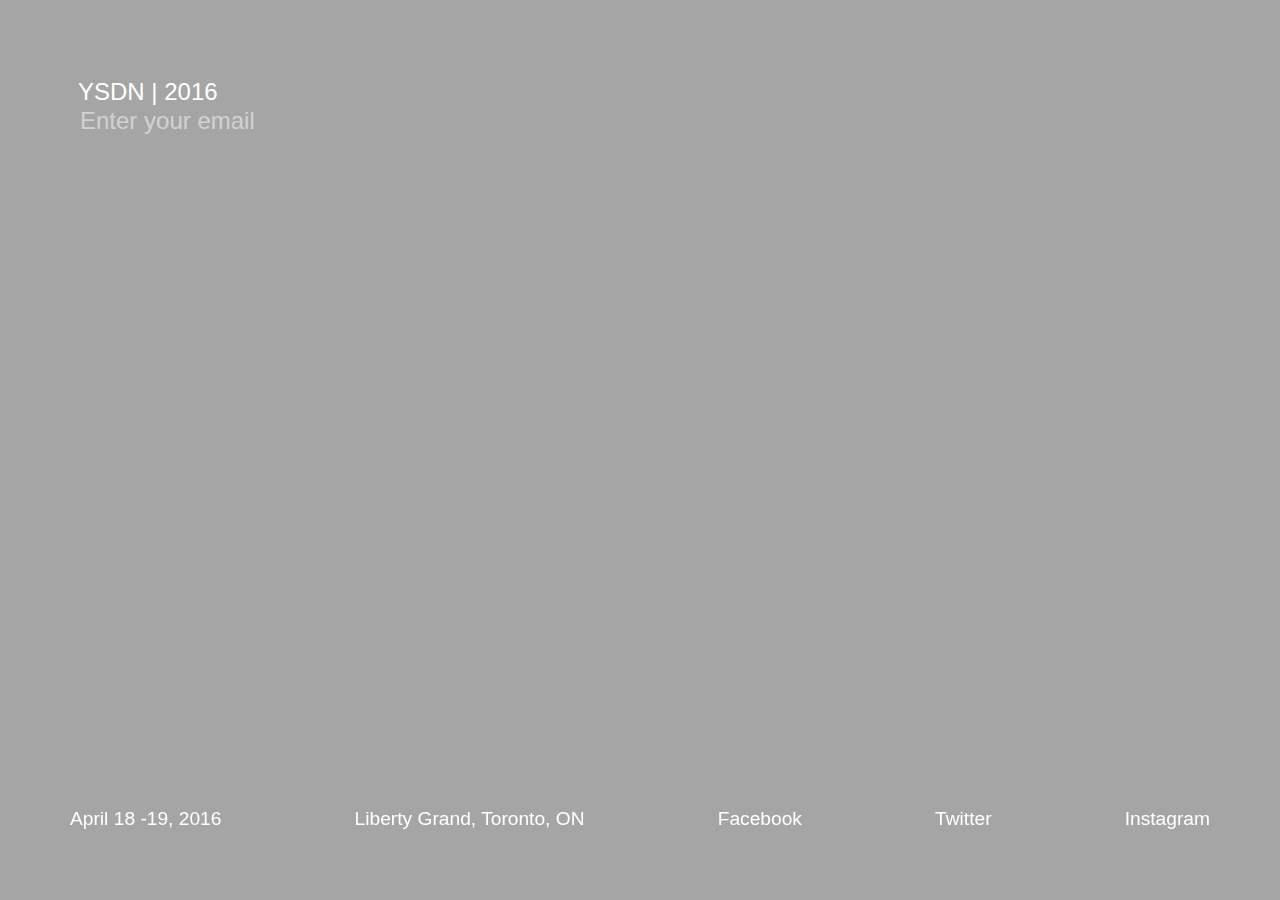
==== beta/index.html @ 8976fa5e "Initial site in /beta" ====
<!DOCTYPE html>
<html lang="en">
<head>
  <meta charset="UTF-8">
  <title>YSDN Grad Show 2016</title>
  <link rel="stylesheet" href="css/style.css">
  <script src="js/underline.js"></script>
</head>
<body>
  <div class="wrapper">
    <h1>YSDN | 2016</h1>
    <form>
      <input type="email" name="email" placeholder="Enter your email" autocomplete="off"></input>
      <h1>Add</h1>
    </form>
    <div class="bottom">
      <div class="info">
      <li><a href="#">April 18 -19, 2016</a></li>
      <li><a href="https://goo.gl/maps/rpwkdMwg5M52">Liberty Grand, Toronto, ON</a></li>
      <li><a href="#">Facebook</a></li>
      <li><a href="#">Twitter</a></li>
      <li><a href="#">Instagram</a></li>
      </div>
    </div>
  </div>
</body>
<script>
var content_id = 'this';

max = 30;

//binding keyup/down events on the contenteditable div
$("#this").keypress(function(e){ return e.which != 13; });
$('#'+content_id).keyup(function(e){ check_charcount(content_id, max, e); });
$('#'+content_id).keydown(function(e){ check_charcount(content_id, max, e); });

function check_charcount(content_id, max, e)
{
    if(e.which != 8 && $('#'+content_id).text().length > max)
    {
       // $('#'+content_id).text($('#'+content_id).text().substring(0, max));
       e.preventDefault();
    }
}
</script>
</html>
---- beta/css/style.css ----
body {
  background-color: #A5A5A5;
  font-size: 16px; }

.wrapper {
  padding: 70px; }

h1, li a {
  font-family: -apple-system, ".SFNSDisplay-Regular", "Segoe UI", sans-serif;
  color: white; }

h1 {
  font-size: 1.5rem;
  margin: 0;
  font-weight: normal; }

input {
  font-family: -apple-system, ".SFNSDisplay-Regular", "Segoe UI", sans-serif;
  color: white;
  font-size: 1.5rem;
  margin: 0;
  border: none;
  overflow: auto;
  outline: none;
  background-color: transparent; }

::-webkit-input-placeholder {
  color: rgba(255, 255, 255, 0.5); }

input ~ h1 {
  display: none; }

input:focus ~ h1 {
  display: block; }

li a {
  font-size: 1.2rem;
  text-decoration: none; }

li a:hover {
  text-decoration: underline; }

#this {
  opacity: 0.5; }

.bottom {
  position: fixed;
  bottom: 70px;
  left: 70px;
  width: calc(100% - 140px); }

.info {
  padding: 0;
  margin: 0;
  list-style: none;
  -ms-box-orient: horizontal;
  display: -webkit-box;
  display: -moz-box;
  display: -ms-flexbox;
  display: -moz-flex;
  display: -webkit-flex;
  display: flex;
  -webkit-justify-content: space-between;
  justify-content: space-between; }

li {
  text-decoration: none;
  list-style: none;
  display: inline-block; }

@media (max-width: 960px) {
  li, .info {
    display: block; }

  li {
    margin: 10px 0; }

  .bottom {
    position: inherit; }

  .wrapper {
    padding: 20px; } }

/*# sourceMappingURL=style.css.map */
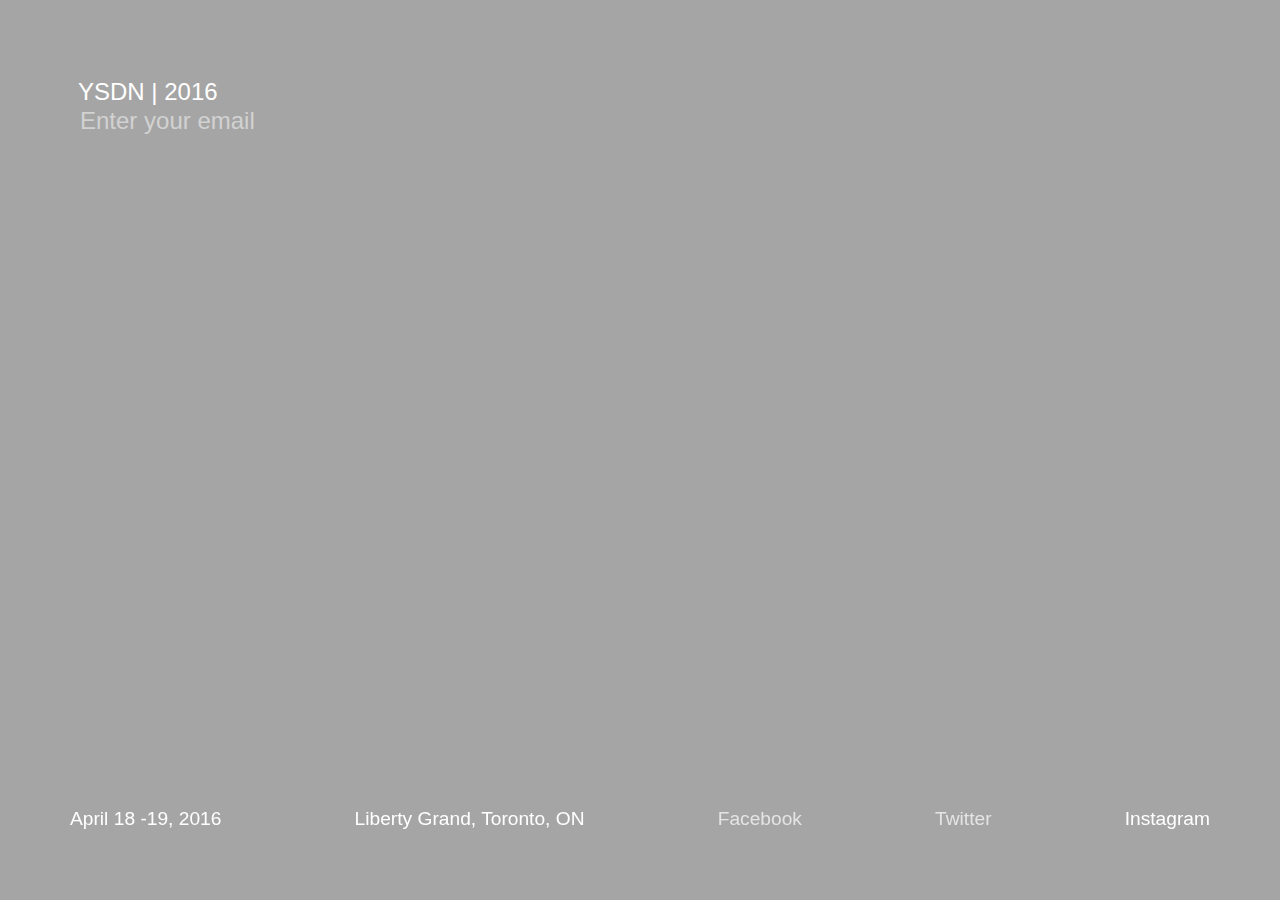
==== commit a23f1f43: "Added links/disabled link style" ====
--- a/beta/index.html
+++ b/beta/index.html
@@ -15,32 +15,13 @@
     </form>
     <div class="bottom">
       <div class="info">
-      <li><a href="#">April 18 -19, 2016</a></li>
+      <li><a href="https://www.google.com/calendar/event?action=TEMPLATE&tmeid=cWhiNHNhOWVvZHYzZ3Mwc29kNGp0cHVlbmMgaW50ZXJhY3RpdmUueXNkbjE2QG0&tmsrc=interactive.ysdn16%40gmail.com">April 18 -19, 2016</a></li>
       <li><a href="https://goo.gl/maps/rpwkdMwg5M52">Liberty Grand, Toronto, ON</a></li>
-      <li><a href="#">Facebook</a></li>
-      <li><a href="#">Twitter</a></li>
-      <li><a href="#">Instagram</a></li>
+      <li><a href="#" class="disabled">Facebook</a></li>
+      <li><a href="#" class="disabled">Twitter</a></li>
+      <li><a href="https://instagram.com/ysdn2016/">Instagram</a></li>
       </div>
     </div>
   </div>
 </body>
-<script>
-var content_id = 'this';
-
-max = 30;
-
-//binding keyup/down events on the contenteditable div
-$("#this").keypress(function(e){ return e.which != 13; });
-$('#'+content_id).keyup(function(e){ check_charcount(content_id, max, e); });
-$('#'+content_id).keydown(function(e){ check_charcount(content_id, max, e); });
-
-function check_charcount(content_id, max, e)
-{
-    if(e.which != 8 && $('#'+content_id).text().length > max)
-    {
-       // $('#'+content_id).text($('#'+content_id).text().substring(0, max));
-       e.preventDefault();
-    }
-}
-</script>
 </html>
--- a/beta/css/style.css
+++ b/beta/css/style.css
@@ -39,6 +39,11 @@
 
 li a:hover {
   text-decoration: underline; }
+
+.disabled {
+  opacity: 0.7;
+  cursor: default;
+  text-decoration: none !important; }
 
 #this {
   opacity: 0.5; }
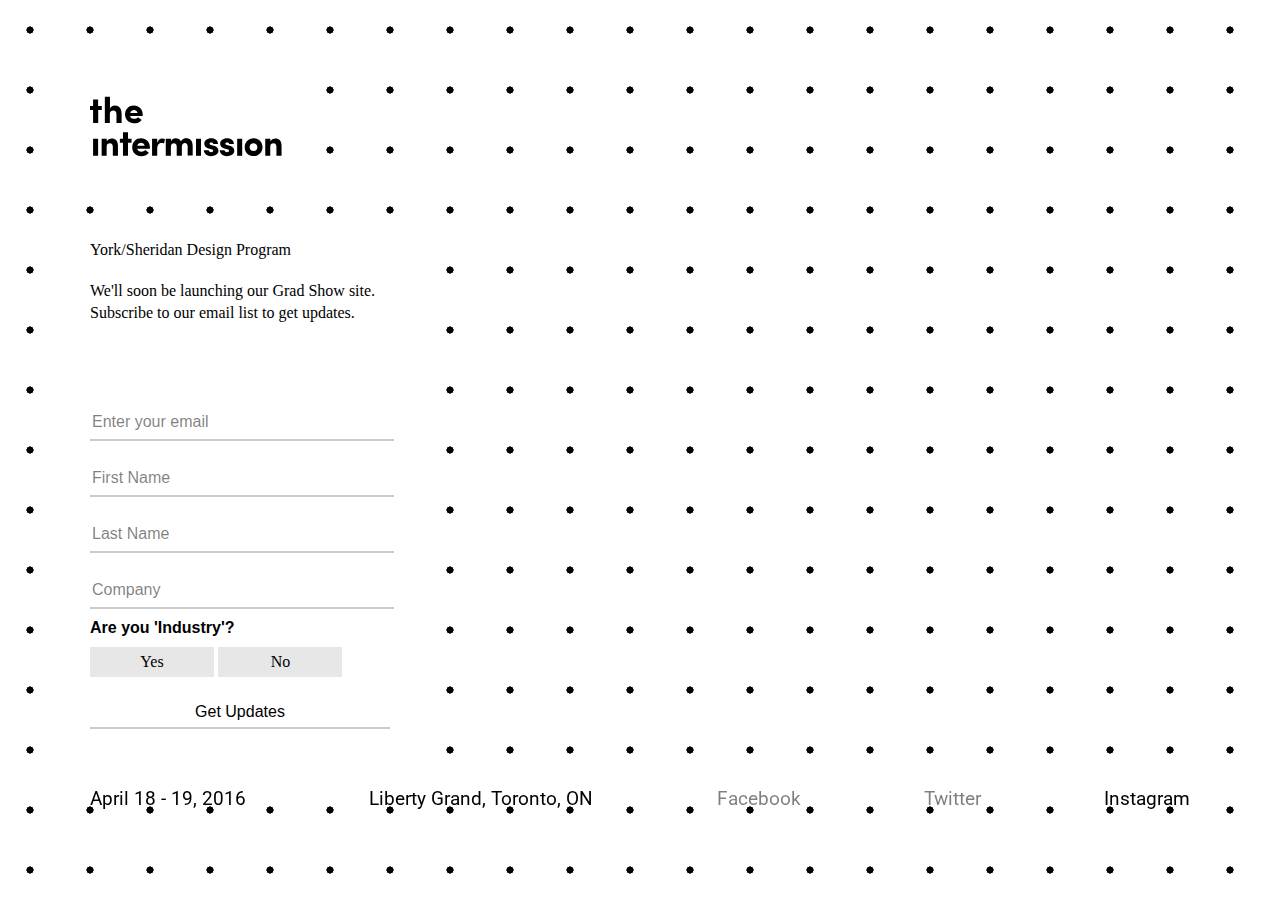
==== commit 3469d609: "Updating Splash page, testing mailchimp forms" ====
--- a/beta/index.html
+++ b/beta/index.html
@@ -3,25 +3,146 @@
 <head>
   <meta charset="UTF-8">
   <title>YSDN Grad Show 2016</title>
+  <link rel="stylesheet" href="css/normalize.css">
   <link rel="stylesheet" href="css/style.css">
-  <script src="js/underline.js"></script>
+  <link href='https://fonts.googleapis.com/css?family=Roboto' rel='stylesheet' type='text/css'>
+  <meta name="viewport" content="width=device-width; initial-scale=1, maximum-scale=1">
+  <!--<script type="text/javascript" charset="utf-8" src="js/jquery.tubular.1.0.js"></script>
+  <script type="text/javascript" charset="utf-8" src="js/index.js"></script>-->
 </head>
+<div id="background"></div>
+<div id="playpen"></div>
 <body>
   <div class="wrapper">
-    <h1>YSDN | 2016</h1>
-    <form>
-      <input type="email" name="email" placeholder="Enter your email" autocomplete="off"></input>
-      <h1>Add</h1>
-    </form>
+    <img id="logo" src="logo.svg" onerror="this.onerror=null; this.src='image.png'">
+    <!--<h2>York/Sheridan Design Program</h2>-->
+      <!--<input id="Email" type="email" name="email" placeholder="Enter your email" autocomplete="off"></input>-->
+      <div class="desc">
+        <p><a href="http://design.yorku.ca">York/Sheridan Design Program</a></p></br>
+        <p>We'll soon be launching our Grad Show site. Subscribe to our email list to get updates.</p>
+      </div>
+      <!-- Begin MailChimp Signup Form -->
+      <div id="mc_embed_signup">
+      <form action="//ysdn2016.us1.list-manage.com/subscribe/post?u=f33d9911c326699b7c6202723&amp;id=73fa04b2c1" method="post" id="mc-embedded-subscribe-form" name="mc-embedded-subscribe-form" class="validate" target="_blank" novalidate>
+          <div id="mc_embed_signup_scroll">
+      <div class="mc-field-group">
+        <input type="email" placeholder="Enter your email" name="EMAIL" class="required email" id="mce-EMAIL">
+      </div>
+      <div class="mc-field-group">
+        <input type="text" placeholder="First Name" name="FNAME" class="" id="mce-FNAME">
+      </div>
+      <div class="mc-field-group">
+        <input type="text" placeholder="Last Name" name="LNAME" class="" id="mce-LNAME">
+      </div>
+      <div class="mc-field-group">
+        <input type="text" placeholder="Company" name="COMPANY" class="" id="mce-COMPANY">
+      </div>
+      <div class="mc-field-group input-group">
+          <strong>Are you 'Industry'? </strong>
+          <ul><li><input type="radio" value="1" name="group[7081]" id="mce-group[7081]-7081-0"><label for="mce-group[7081]-7081-0">Yes</label></li>
+      <li><input type="radio" value="2" name="group[7081]" id="mce-group[7081]-7081-1"><label for="mce-group[7081]-7081-1">No</label></li>
+      </ul>
+      </div>
+        <div id="mce-responses" class="clear">
+          <div class="response" id="mce-error-response" style="display:none"></div>
+          <div class="response" id="mce-success-response" style="display:none"></div>
+        </div>    <!-- real people should not fill this in and expect good things - do not remove this or risk form bot signups-->
+          <div style="position: absolute; left: -5000px;" aria-hidden="true"><input type="text" name="b_f33d9911c326699b7c6202723_73fa04b2c1" tabindex="-1" value=""></div>
+          <div class="clear"><input type="submit" value="Get Updates" name="subscribe" id="mc-embedded-subscribe" class="button"></div>
+          </div>
+      </form>
+      </div>
+
+      <!--End mc_embed_signup-->
     <div class="bottom">
       <div class="info">
-      <li><a href="https://www.google.com/calendar/event?action=TEMPLATE&tmeid=cWhiNHNhOWVvZHYzZ3Mwc29kNGp0cHVlbmMgaW50ZXJhY3RpdmUueXNkbjE2QG0&tmsrc=interactive.ysdn16%40gmail.com">April 18 -19, 2016</a></li>
-      <li><a href="https://goo.gl/maps/rpwkdMwg5M52">Liberty Grand, Toronto, ON</a></li>
-      <li><a href="#" class="disabled">Facebook</a></li>
-      <li><a href="#" class="disabled">Twitter</a></li>
-      <li><a href="https://instagram.com/ysdn2016/">Instagram</a></li>
+      <li><a href="https://www.google.com/calendar/event?action=TEMPLATE&tmeid=cWhiNHNhOWVvZHYzZ3Mwc29kNGp0cHVlbmMgaW50ZXJhY3RpdmUueXNkbjE2QG0&tmsrc=interactive.ysdn16%40gmail.com" target="_blank">April 18 - 19, 2016</a></li>
+      <li><a href="https://goo.gl/maps/rpwkdMwg5M52" target="_blank">Liberty Grand, Toronto, ON</a></li>
+      <li><a href="#" class="disabled" target="_blank">Facebook</a></li>
+      <li><a href="#" class="disabled" target="_blank">Twitter</a></li>
+      <li><a href="https://instagram.com/ysdn2016/" target="_blank">Instagram</a></li>
       </div>
     </div>
   </div>
 </body>
+<script type="text/javascript" src="https://code.jquery.com/jquery-2.1.4.min.js"></script>
+<script src="https://ajax.aspnetcdn.com/ajax/jquery.validate/1.13.1/jquery.validate.min.js"></script>
+<script>
+$(document).ready(function () {
+  $('#form').validate({ // initialize the plugin
+    // rules & options
+    submitHandler: function(form) {
+      var email = $('#Email').val();
+      $(':input','#form')
+        .not(':button, :submit, :reset, :hidden')
+        .val('')
+      $.ajax({
+          url: "https://docs.google.com/forms/d/1btaXMThD0aDgk1pFhGuRMGhGqobs-QxoeU6JSkY1Lxg/formResponse",
+          data: { "entry_467173078": email},
+          type: "POST",
+          dataType: "xml",
+          statusCode: {
+              0: function () {
+                $( "h1" ).replaceWith( "<h1>Subscribed, Thanks!</h1>" );
+                $( "button" ).css( "display", "none" );
+                $( "input" ).css( "opacity", "0" );
+                $( "bar" ).css( "opacity", "0" );
+              },
+              200: function () {
+                $( "h1" ).replaceWith( "<h1>Subscribed, Thanks!</h1>" );
+                $( "button" ).css( "display", "none" );
+                $( "input" ).css( "opacity", "0" );
+                $( "bar" ).css( "opacity", "0" );
+              }
+          }
+      });
+      console.log("Sent")
+    }
+  });
+});
+</script>
+<script>
+$( "input" ).focus(function() {
+  $( this ).next( "button" ).css( "opacity", "1" );
+});
+</script>
+<script>
+  (function(i,s,o,g,r,a,m){i['GoogleAnalyticsObject']=r;i[r]=i[r]||function(){
+  (i[r].q=i[r].q||[]).push(arguments)},i[r].l=1*new Date();a=s.createElement(o),
+  m=s.getElementsByTagName(o)[0];a.async=1;a.src=g;m.parentNode.insertBefore(a,m)
+  })(window,document,'script','//www.google-analytics.com/analytics.js','ga');
+
+  ga('create', 'UA-69210078-1', 'auto');
+  ga('send', 'pageview');
+
+</script>
+<script>
+  // DOM Ready
+  $(function() {
+
+    var originalBGplaypen = $("#playpen").css("background-color"),
+        x, y, xy, bgWebKit, bgMoz,
+        lightColor = "rgba(255,255,255,0)",
+        gradientSize = 150;
+
+      // Basic Demo
+      $('body').mousemove(function(e) {
+
+        x  = e.pageX - this.offsetLeft;
+        y  = e.pageY - this.offsetTop;
+        xy = x + " " + y;
+
+        bgWebKit = "-webkit-gradient(radial, " + xy + ", 145, " + xy + ", " + gradientSize + ", from(" + lightColor + "), to(rgba(255,255,255,1))), " + originalBGplaypen;
+        bgMoz    = "-moz-radial-gradient(" + x + "px " + y + "px 45deg, circle, " + lightColor + " 0%, " + originalBGplaypen + " " + gradientSize + "px)";
+
+        $('#playpen')
+          .css({ background: bgWebKit })
+          .css({ background: bgMoz });
+
+      }).mouseleave(function() {
+        $(this).css({ background: originalBGplaypen });
+      });
+
+  });
+</script>
 </html>
--- a/beta/css/style.css
+++ b/beta/css/style.css
@@ -1,23 +1,162 @@
+@font-face {
+  font-family: 'Sofia Pro';
+  font-style: normal;
+  font-weight: 100;
+  src: local('Sofia Pro'),
+       url('/fonts/2FF32C_3_0.woff2') format('woff2'),
+       url('/fonts/2FF32C_3_0.woff') format('woff'),
+       url('/fonts/2FF32C_3_0.ttf') format('ttf'),
+       url('/fonts/2FF32C_3_0.eot') format('eot');
+}
+@font-face {
+  font-family: 'Sofia Pro';
+  font-style: normal;
+  font-weight: 500;
+  src: local('Sofia Pro'),
+       url('/fonts/2FF32C_2_0.woff2') format('woff2'),
+       url('/fonts/2FF32C_2_0.woff') format('woff'),
+       url('/fonts/2FF32C_2_0.ttf') format('ttf'),
+       url('/fonts/2FF32C_2_0.eot') format('eot');
+}
+@font-face {
+  font-family: 'Sofia Pro';
+  font-style: italic;
+  font-weight: 100;
+  src: local('Sofia Pro'),
+       url('/fonts/2FF32C_1_0.woff2') format('woff2'),
+       url('/fonts/2FF32C_1_0.woff') format('woff'),
+       url('/fonts/2FF32C_1_0.ttf') format('ttf'),
+       url('/fonts/2FF32C_1_0.eot') format('eot');
+}
+@font-face {
+  font-family: 'Sofia Pro';
+  font-style: italic;
+  font-weight: 500;
+  src: local('Sofia Pro'),
+       url('/fonts/2FF32C_0_0.woff2') format('woff2'),
+       url('/fonts/2FF32C_0_0.woff') format('woff'),
+       url('/fonts/2FF32C_0_0.ttf') format('ttf'),
+       url('/fonts/2FF32C_0_0.eot') format('eot');
+}
+@import url(https://fonts.googleapis.com/css?family=Karla:400,700);
+
+html{
+}
+
+#playpen{
+  width: 100%;
+  height: 100vh;
+  position: absolute;
+  z-index: -1;
+  top: 0;
+  left: 0;
+}
+
+#background{
+  width: 100%;
+  height: 100vh;
+  position: absolute;
+  z-index: -2;
+  top: 0;
+  left: 0;
+  text-overflow: clip;
+  background: -webkit-radial-gradient(rgba(0,0,0,1) 0, rgba(0,0,0,1) 8%, rgba(0,0,0,0) 9%, rgba(0,0,0,0) 100%);
+  background: radial-gradient(rgba(0,0,0,1) 0, rgba(0,0,0,1) 8%, rgba(0,0,0,0) 9%, rgba(0,0,0,0) 100%);
+  background-origin: padding-box;
+  background-clip: border-box;
+  background-size: 60px 60px;
+  -webkit-box-shadow: none;
+  box-shadow: none;
+  text-shadow: none;
+  -webkit-transition: none;
+  transition: none;
+  -webkit-transform: none;
+  transform: none;
+  -webkit-transform-origin: 50% 50% 0;
+  transform-origin: 50% 50% 0;
+}
+
 body {
-  background-color: #A5A5A5;
-  font-size: 16px; }
+  font-size: 16px;
+}
 
 .wrapper {
   padding: 70px; }
 
-h1, li a {
-  font-family: -apple-system, ".SFNSDisplay-Regular", "Segoe UI", sans-serif;
-  color: white; }
-
-h1 {
-  font-size: 1.5rem;
-  margin: 0;
-  font-weight: normal; }
-
-input {
-  font-family: -apple-system, ".SFNSDisplay-Regular", "Segoe UI", sans-serif;
-  color: white;
-  font-size: 1.5rem;
+#mc_embed_signup{
+  background-color: white;
+  padding: 20px;
+  max-width: 300px;
+}
+
+h1, h2, li a, p, button, #Email-error, .text {
+  font-family: 'Sofia Pro', -apple-system, ".SFNSDisplay-Regular", "Segoe UI", "Roboto", sans-serif;
+  font-weight: normal;
+  color: black;
+  margin: 0; }
+
+h1, button {
+  font-size: 1.5rem; }
+
+h2, #Email-error, #ButtonSubmit {
+  font-size: 1rem; }
+
+p, label {
+  line-height: 1.4rem;
+  font-family: 'Karla';}
+
+li {
+  text-decoration: none;
+  list-style: none;
+  display: inline-block; }
+
+.input-group ul {
+  margin: 10px 0px;
+  padding: 0;
+}
+.input-group ul li label {
+  cursor: pointer;
+}
+
+.input-group ul li:hover label{
+  background-color: blue;
+}
+
+
+a {
+  font-size: 1.2rem;
+  text-decoration: none; }
+
+a:hover {
+  border-bottom: 2px solid black;
+  padding-bottom: 3px; }
+
+p a {
+  font-size: 1rem;
+  color: black; }
+
+.desc {
+  margin: 30px 0;
+  max-width: 320px;
+  padding: 20px;
+  background-color: white;}
+
+#logo{
+  width: 200px;
+  background-color: white;
+  padding: 20px;
+}
+
+#Email-error {
+  display: block;
+  position: absolute;
+  color: #c84637;
+  margin-top: 2px; }
+
+input[type=text], input[type=email], input[type=submit], button {
+  font-family: 'Karla', -apple-system, ".SFNSDisplay-Regular", "Segoe UI", sans-serif;
+  color: black;
+  font-size: 1rem;
   margin: 0;
   border: none;
   overflow: auto;
@@ -25,28 +164,68 @@
   background-color: transparent; }
 
 ::-webkit-input-placeholder {
-  color: rgba(255, 255, 255, 0.5); }
-
-input ~ h1 {
-  display: none; }
-
-input:focus ~ h1 {
-  display: block; }
-
-li a {
-  font-size: 1.2rem;
-  text-decoration: none; }
-
-li a:hover {
-  text-decoration: underline; }
+  color: rgba(0, 0, 0, 0.5); }
+
+input[type=text], input[type=email], input[type=submit] {
+  width: 100%;
+  height: 32px;
+  margin: 10px 0;
+  border-bottom: 2px solid black;
+  border-bottom-color: rgba(0, 0, 0, 0.2);
+  transition: 0.3s ease all;
+  -moz-transition: 0.3s ease all;
+  -webkit-transition: 0.3s ease all; }
+
+input[type=text]:focus, input[type=email]:focus {
+  border-bottom-color: rgba(0, 0, 0, 1);
+  }
+
+  /*
+    Hide radio button (the round disc)
+    we will use just the label to create pushbutton effect
+  */
+  input[type=radio] {
+      display:none;
+      margin:10px;
+  }
+
+  /*
+    Change the look'n'feel of labels (which are adjacent to radiobuttons).
+    Add some margin, padding to label
+  */
+  input[type=radio] + label {
+      display:inline-block;
+      padding: 4px 12px;
+      width: 100px;
+      text-align: center;
+      background-color: #e7e7e7;
+      border-color: #ddd;
+  }
+  /*
+   Change background color for label next to checked radio button
+   to make it look like highlighted button
+  */
+  input[type=radio]:checked + label {
+     background-image: none;
+      background-color:#d0d0d0;
+  }
+
+button {
+  display: inline-block;
+  opacity: 0;
+  padding: 0;
+  cursor: pointer;
+  position: relative;
+  top: 16px;
+  float: right;
+  transition: 0.2s ease all;
+  -moz-transition: 0.2s ease all;
+  -webkit-transition: 0.2s ease all; }
 
 .disabled {
-  opacity: 0.7;
+  opacity: 0.5;
   cursor: default;
   text-decoration: none !important; }
-
-#this {
-  opacity: 0.5; }
 
 .bottom {
   position: fixed;
@@ -57,6 +236,7 @@
 .info {
   padding: 0;
   margin: 0;
+  padding: 20px;
   list-style: none;
   -ms-box-orient: horizontal;
   display: -webkit-box;
@@ -68,22 +248,100 @@
   -webkit-justify-content: space-between;
   justify-content: space-between; }
 
-li {
-  text-decoration: none;
-  list-style: none;
-  display: inline-block; }
+.bar {
+  position: relative;
+  display: block;
+  width: 100%; }
+
+.bar:before, .bar:after {
+  content: "";
+  height: 2px;
+  width: 0;
+  bottom: 0;
+  position: absolute;
+  background: black;
+  transition: 0.5s ease all;
+  -moz-transition: 0.5s ease all;
+  -webkit-transition: 0.5s ease all; }
+
+input:focus ~ .bar:before, input:focus ~ .bar:after {
+  width: 100%; }
+
+.shape {
+  transition: stroke-width 1s, stroke-dashoffset 1s, stroke-dasharray 1s;
+  transition-delay: 0.1s;
+  stroke-dasharray: 140 540;
+  stroke-dashoffset: -474;
+  stroke-width: 4px;
+  fill: transparent;
+  stroke: black;
+  border-bottom: 5px solid black; }
+
+.text {
+  position: relative;
+  top: -28px;
+  font-size: 1rem; }
+
+button:hover svg {
+  background: black; }
+
+button:hover .text {
+  color: #A5A5A5; }
+
+input:focus ~ button .svg-wrapper .shape {
+  stroke-width: 4px;
+  stroke-dashoffset: 0;
+  stroke-dasharray: 760; }
 
 @media (max-width: 960px) {
+  h1 {
+    margin-bottom: 55vh; }
+
   li, .info {
     display: block; }
 
   li {
     margin: 10px 0; }
 
+  a {
+    border-bottom: 2px solid black;
+    padding-bottom: 2px; }
+
   .bottom {
-    position: inherit; }
+    position: inherit;
+    width: 100%; }
 
   .wrapper {
-    padding: 20px; } }
+    padding: 20px; }
+
+  input, .bar, input:focus {
+    width: 100%;
+    -webkit-appearance: none;
+    -webkit-border-radius: 0;
+    border-radius: 0;
+    padding-left: 0; }
+
+  button {
+    display: block; }
+
+  button, .svg-wrapper, .shape, svg {
+    width: 100%;
+    padding: 0;
+    height: 50px; }
+
+  .text {
+    top: -38px; }
+
+  button svg {
+    background: black; }
+
+  button .text {
+    color: #A5A5A5; }
+
+  p:first-of-type {
+    margin-top: 80px; } }
+@media (-webkit-min-device-pixel-ratio: 2), (min-resolution: 192dpi) {
+  button {
+    top: 16px; } }
 
 /*# sourceMappingURL=style.css.map */
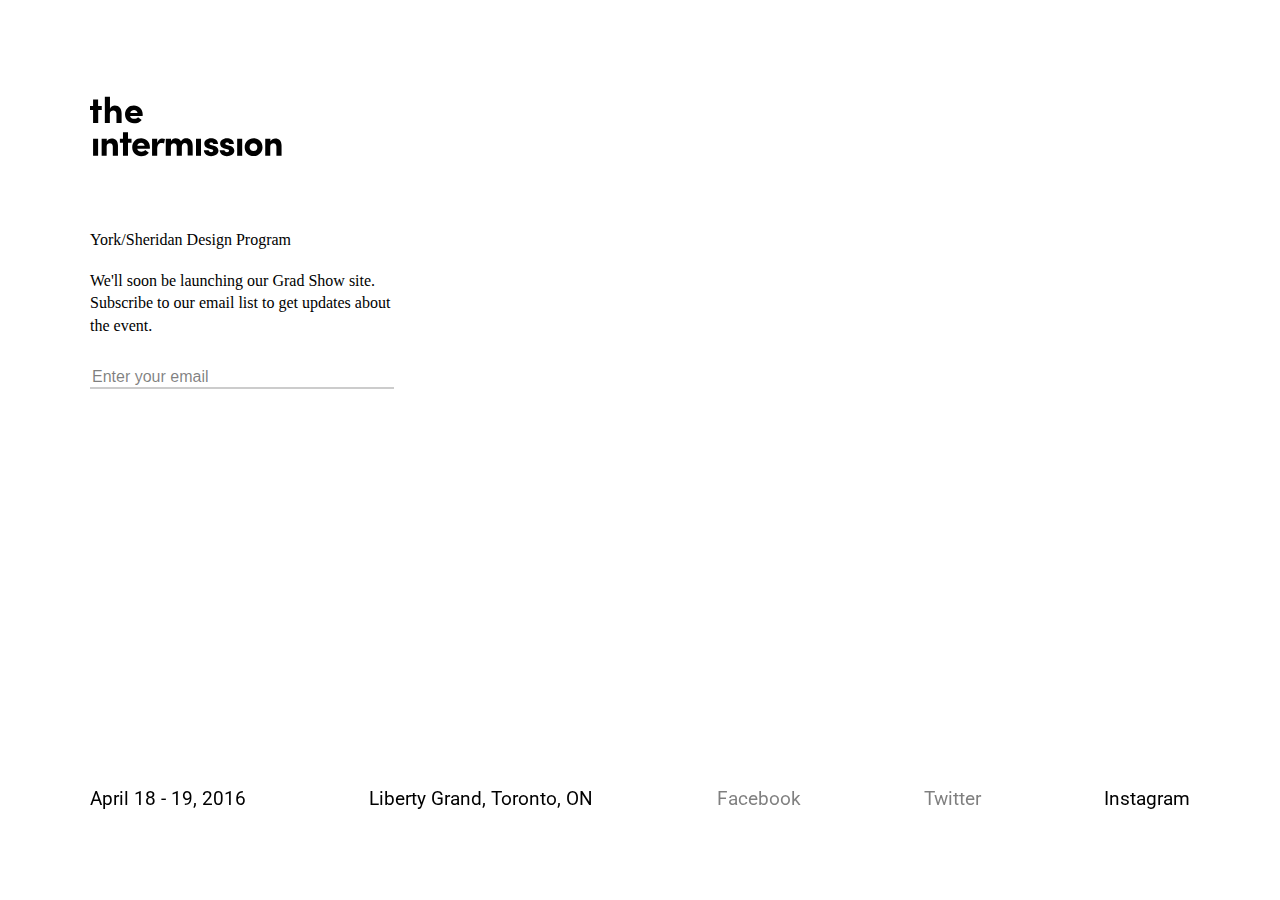
==== commit e2b3a160: "Updates to Beta Splash" ====
--- a/beta/index.html
+++ b/beta/index.html
@@ -11,7 +11,7 @@
   <script type="text/javascript" charset="utf-8" src="js/index.js"></script>-->
 </head>
 <div id="background"></div>
-<div id="playpen"></div>
+<div id="eyepeice"></div>
 <body>
   <div class="wrapper">
     <img id="logo" src="logo.svg" onerror="this.onerror=null; this.src='image.png'">
@@ -19,7 +19,7 @@
       <!--<input id="Email" type="email" name="email" placeholder="Enter your email" autocomplete="off"></input>-->
       <div class="desc">
         <p><a href="http://design.yorku.ca">York/Sheridan Design Program</a></p></br>
-        <p>We'll soon be launching our Grad Show site. Subscribe to our email list to get updates.</p>
+        <p>We'll soon be launching our Grad Show site. Subscribe to our email list to get updates about the event.</p>
       </div>
       <!-- Begin MailChimp Signup Form -->
       <div id="mc_embed_signup">
@@ -28,27 +28,27 @@
       <div class="mc-field-group">
         <input type="email" placeholder="Enter your email" name="EMAIL" class="required email" id="mce-EMAIL">
       </div>
-      <div class="mc-field-group">
+      <!--<div class="mc-field-group">
         <input type="text" placeholder="First Name" name="FNAME" class="" id="mce-FNAME">
       </div>
       <div class="mc-field-group">
         <input type="text" placeholder="Last Name" name="LNAME" class="" id="mce-LNAME">
-      </div>
-      <div class="mc-field-group">
-        <input type="text" placeholder="Company" name="COMPANY" class="" id="mce-COMPANY">
-      </div>
-      <div class="mc-field-group input-group">
-          <strong>Are you 'Industry'? </strong>
-          <ul><li><input type="radio" value="1" name="group[7081]" id="mce-group[7081]-7081-0"><label for="mce-group[7081]-7081-0">Yes</label></li>
-      <li><input type="radio" value="2" name="group[7081]" id="mce-group[7081]-7081-1"><label for="mce-group[7081]-7081-1">No</label></li>
+      </div>-->
+      <div class="mc-field-group input-group hidden">
+          <p>Are you 'Industry'?</p>
+          <ul><li><input type="radio" value="1" name="group[7081]" id="mce-group[7081]-7081-0" class="industry"><label for="mce-group[7081]-7081-0">Yes</label></li>
+      <li><input type="radio" value="2" name="group[7081]" id="mce-group[7081]-7081-1" class="non_industry"><label for="mce-group[7081]-7081-1">No</label></li>
       </ul>
       </div>
-        <div id="mce-responses" class="clear">
+      <div class="mc-field-group company hidden">
+        <input type="text" placeholder="Company" name="COMPANY" id="mce-COMPANY">
+      </div>
+        <div id="mce-responses hidden" class="clear">
           <div class="response" id="mce-error-response" style="display:none"></div>
           <div class="response" id="mce-success-response" style="display:none"></div>
         </div>    <!-- real people should not fill this in and expect good things - do not remove this or risk form bot signups-->
           <div style="position: absolute; left: -5000px;" aria-hidden="true"><input type="text" name="b_f33d9911c326699b7c6202723_73fa04b2c1" tabindex="-1" value=""></div>
-          <div class="clear"><input type="submit" value="Get Updates" name="subscribe" id="mc-embedded-subscribe" class="button"></div>
+          <div class="clear subscribe_button hidden"><input type="submit" value="Get Updates" name="subscribe" id="mc-embedded-subscribe" class="button"></div>
           </div>
       </form>
       </div>
@@ -69,41 +69,20 @@
 <script src="https://ajax.aspnetcdn.com/ajax/jquery.validate/1.13.1/jquery.validate.min.js"></script>
 <script>
 $(document).ready(function () {
-  $('#form').validate({ // initialize the plugin
-    // rules & options
-    submitHandler: function(form) {
-      var email = $('#Email').val();
-      $(':input','#form')
-        .not(':button, :submit, :reset, :hidden')
-        .val('')
-      $.ajax({
-          url: "https://docs.google.com/forms/d/1btaXMThD0aDgk1pFhGuRMGhGqobs-QxoeU6JSkY1Lxg/formResponse",
-          data: { "entry_467173078": email},
-          type: "POST",
-          dataType: "xml",
-          statusCode: {
-              0: function () {
-                $( "h1" ).replaceWith( "<h1>Subscribed, Thanks!</h1>" );
-                $( "button" ).css( "display", "none" );
-                $( "input" ).css( "opacity", "0" );
-                $( "bar" ).css( "opacity", "0" );
-              },
-              200: function () {
-                $( "h1" ).replaceWith( "<h1>Subscribed, Thanks!</h1>" );
-                $( "button" ).css( "display", "none" );
-                $( "input" ).css( "opacity", "0" );
-                $( "bar" ).css( "opacity", "0" );
-              }
-          }
-      });
-      console.log("Sent")
-    }
+  $( "#mce-EMAIL" ).focus(function() {
+    $('.input-group').removeClass( "hidden" );
+    $('#background').fadeOut( 500 );
   });
-});
-</script>
-<script>
-$( "input" ).focus(function() {
-  $( this ).next( "button" ).css( "opacity", "1" );
+  $('.industry').click(function() {
+    $('.company').removeClass( "hidden" );
+    $( '#mce-COMPANY' ).focus(function() {
+      $('.subscribe_button').removeClass( "hidden" );
+    });
+  });
+  $('.non_industry').click(function() {
+    $('.subscribe_button').removeClass( "hidden" );
+    $('.company').addClass( "hidden" );
+  });
 });
 </script>
 <script>
@@ -120,10 +99,12 @@
   // DOM Ready
   $(function() {
 
-    var originalBGplaypen = $("#playpen").css("background-color"),
+    var originalBGeyepeice = $("#eyepeice").css("background-color"),
         x, y, xy, bgWebKit, bgMoz,
         lightColor = "rgba(255,255,255,0)",
         gradientSize = 150;
+
+      $('#eyepeice').css({ background: "white" });
 
       // Basic Demo
       $('body').mousemove(function(e) {
@@ -132,15 +113,15 @@
         y  = e.pageY - this.offsetTop;
         xy = x + " " + y;
 
-        bgWebKit = "-webkit-gradient(radial, " + xy + ", 145, " + xy + ", " + gradientSize + ", from(" + lightColor + "), to(rgba(255,255,255,1))), " + originalBGplaypen;
-        bgMoz    = "-moz-radial-gradient(" + x + "px " + y + "px 45deg, circle, " + lightColor + " 0%, " + originalBGplaypen + " " + gradientSize + "px)";
+        bgWebKit = "-webkit-gradient(radial, " + xy + ", 145, " + xy + ", " + gradientSize + ", from(" + lightColor + "), to(rgba(255,255,255,1))), " + originalBGeyepeice;
+        bgMoz    = "-moz-radial-gradient(" + x + "px " + y + "px 45deg, circle, " + lightColor + " 0%, " + originalBGeyepeice + " " + gradientSize + "px)";
 
-        $('#playpen')
+        $('#eyepeice')
           .css({ background: bgWebKit })
           .css({ background: bgMoz });
 
       }).mouseleave(function() {
-        $(this).css({ background: originalBGplaypen });
+        $(this).css({ background: originalBGeyepeice });
       });
 
   });
--- a/beta/css/style.css
+++ b/beta/css/style.css
@@ -43,7 +43,7 @@
 html{
 }
 
-#playpen{
+#eyepeice{
   width: 100%;
   height: 100vh;
   position: absolute;
@@ -89,6 +89,19 @@
   max-width: 300px;
 }
 
+#mce-FNAME, #mce-LNAME, .input-group, .subscribe_button, .company{
+  transition: all 0.5s ease;
+}
+
+.company{
+  height: 50px;
+}
+
+.hidden{
+  opacity: 0 !important;
+  height: 0px !important;
+}
+
 h1, h2, li a, p, button, #Email-error, .text {
   font-family: 'Sofia Pro', -apple-system, ".SFNSDisplay-Regular", "Segoe UI", "Roboto", sans-serif;
   font-weight: normal;
@@ -110,16 +123,28 @@
   list-style: none;
   display: inline-block; }
 
+.input-group{
+  margin-top: 10px;
+}
+
 .input-group ul {
-  margin: 10px 0px;
+  margin-top: 10px;
+  margin-bottom: 0;
   padding: 0;
 }
+
+.input-group ul li{
+  width: 47%;
+  margin-right: 2%
+}
+
 .input-group ul li label {
   cursor: pointer;
 }
 
 .input-group ul li:hover label{
-  background-color: blue;
+  background-color: rgba(0, 0, 0, 0.2);
+  border-color: transparent;
 }
 
 
@@ -136,9 +161,10 @@
   color: black; }
 
 .desc {
-  margin: 30px 0;
+  margin-top: 20px;
   max-width: 320px;
   padding: 20px;
+  padding-bottom: 0;
   background-color: white;}
 
 #logo{
@@ -168,7 +194,6 @@
 
 input[type=text], input[type=email], input[type=submit] {
   width: 100%;
-  height: 32px;
   margin: 10px 0;
   border-bottom: 2px solid black;
   border-bottom-color: rgba(0, 0, 0, 0.2);
@@ -176,39 +201,34 @@
   -moz-transition: 0.3s ease all;
   -webkit-transition: 0.3s ease all; }
 
+input[type=submit]{
+  border: 2px solid black;
+  border-color: rgba(0, 0, 0, 0.2);
+  padding: 10px 0;
+}
+
 input[type=text]:focus, input[type=email]:focus {
   border-bottom-color: rgba(0, 0, 0, 1);
   }
 
-  /*
-    Hide radio button (the round disc)
-    we will use just the label to create pushbutton effect
-  */
-  input[type=radio] {
-      display:none;
-      margin:10px;
-  }
-
-  /*
-    Change the look'n'feel of labels (which are adjacent to radiobuttons).
-    Add some margin, padding to label
-  */
-  input[type=radio] + label {
-      display:inline-block;
-      padding: 4px 12px;
-      width: 100px;
-      text-align: center;
-      background-color: #e7e7e7;
-      border-color: #ddd;
-  }
-  /*
-   Change background color for label next to checked radio button
-   to make it look like highlighted button
-  */
-  input[type=radio]:checked + label {
-     background-image: none;
-      background-color:#d0d0d0;
-  }
+input[type=radio] {
+    display:none;
+    margin:10px;
+}
+
+input[type=radio] + label {
+    display:inline-block;
+    padding: 6px 0;
+    width: 100%;
+    text-align: center;
+    border: 2px solid black;
+    border-color: rgba(0, 0, 0, 0.2);
+}
+
+input[type=radio]:checked + label {
+   background-image: none;
+    background-color:#d0d0d0;
+}
 
 button {
   display: inline-block;
@@ -339,7 +359,18 @@
     color: #A5A5A5; }
 
   p:first-of-type {
-    margin-top: 80px; } }
+    margin-top: 80px; }
+
+  .input-group p{
+    margin-top: 0; }
+
+  .input-group ul li{
+    width: 100%;
+  }
+  .mc_embed_signup{
+    max-width: 100%;
+  }
+}
 @media (-webkit-min-device-pixel-ratio: 2), (min-resolution: 192dpi) {
   button {
     top: 16px; } }
